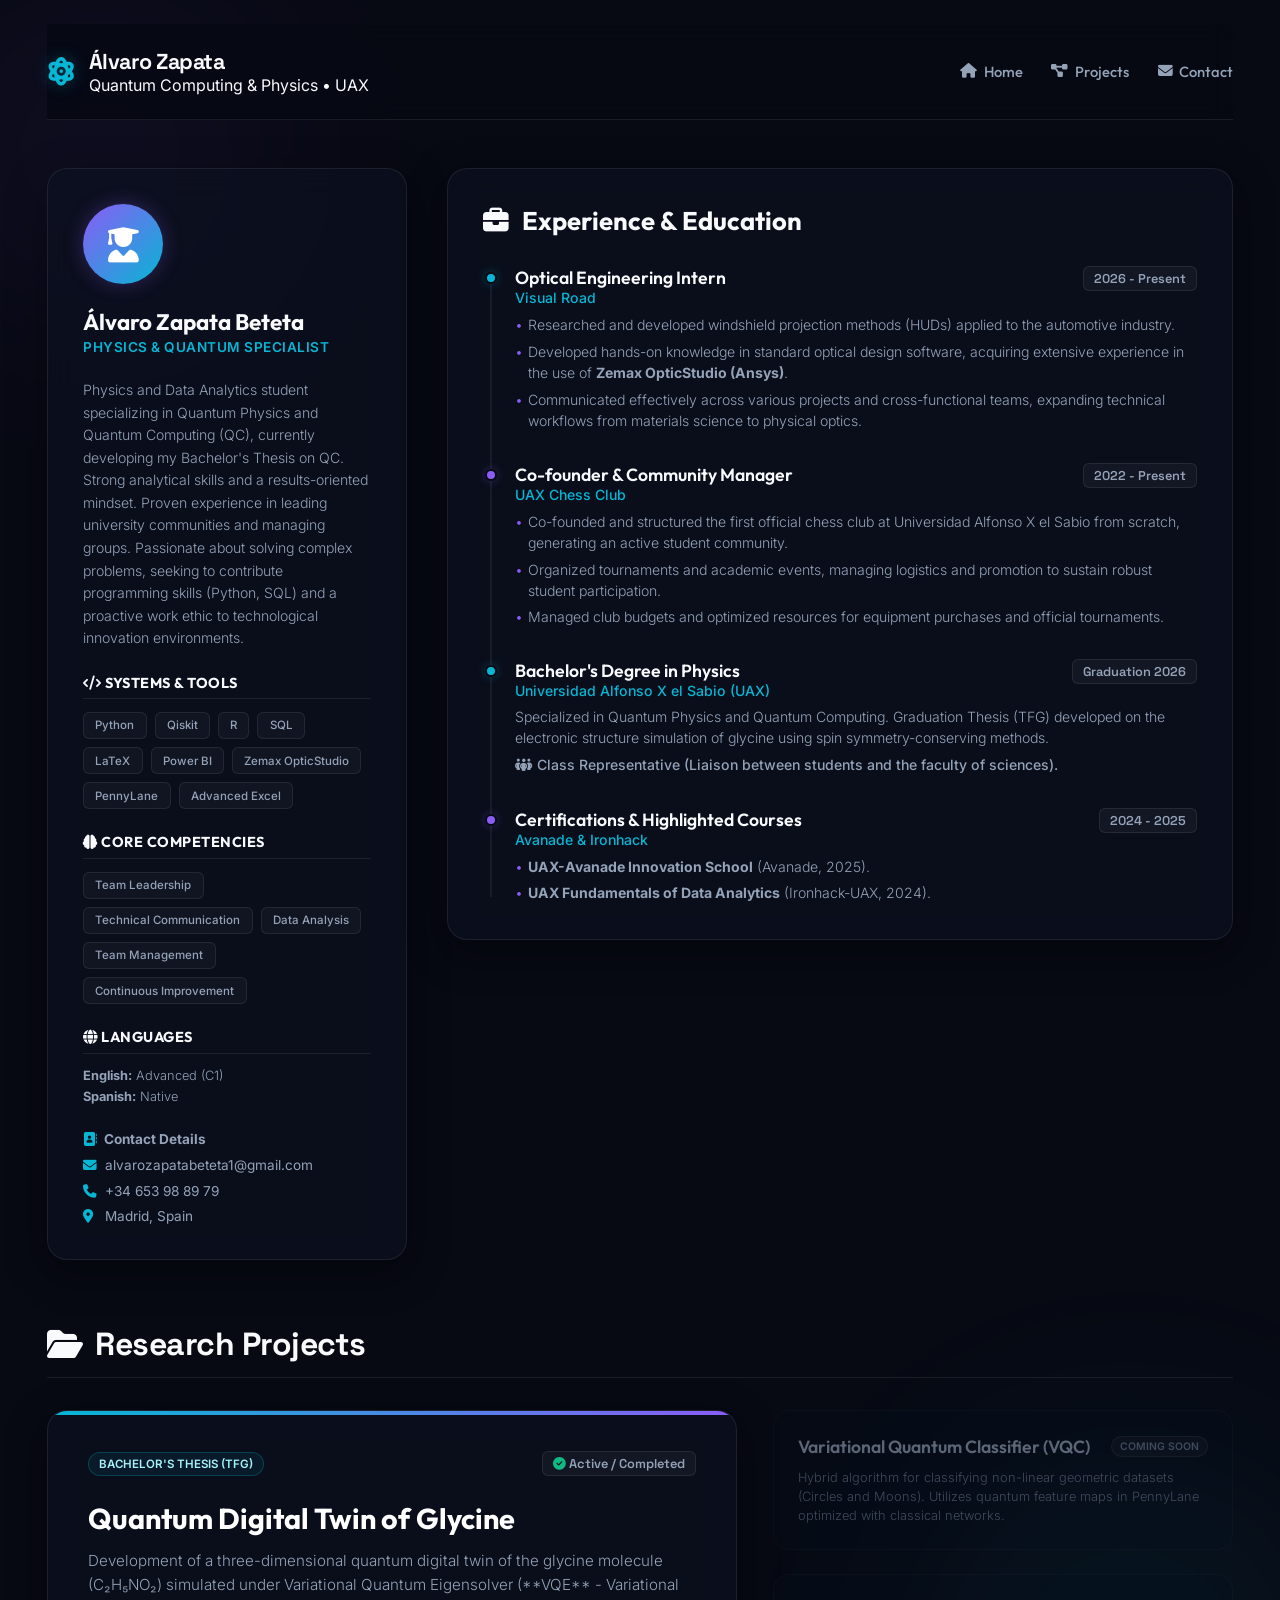
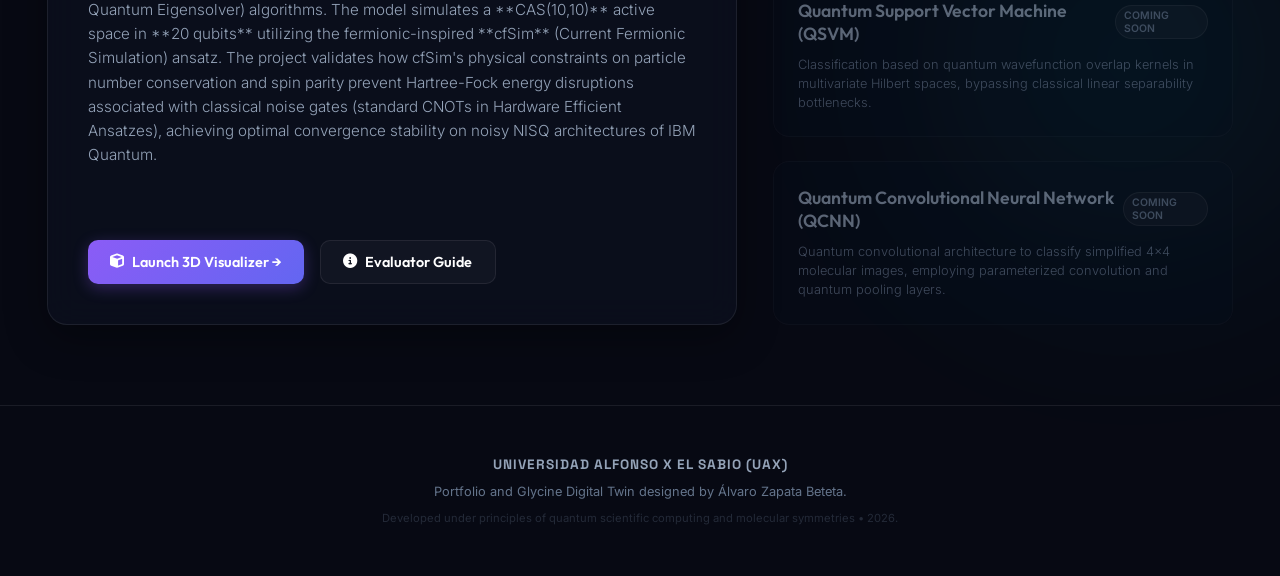
==== static/index.html @ 0e3251cd "Initial commit: Álvaro Zapata's QML TFG Portfolio & Glicina Digital Twin" ====
<!DOCTYPE html>
<html lang="en">
<head>
    <meta charset="UTF-8">
    <meta name="viewport" content="width=device-width, initial-scale=1.0">
    <title>Álvaro Zapata - Quantum Engineering & Physics Portfolio</title>
    <meta name="description" content="Professional portfolio of Álvaro Zapata Beteta, Physics graduate specializing in Quantum Computing, molecular simulations (Glycine TFG), and QML.">
    <!-- Google Fonts: Space Grotesk, Outfit and Inter -->
    <link rel="preconnect" href="https://fonts.googleapis.com">
    <link rel="preconnect" href="https://fonts.gstatic.com" crossorigin>
    <link href="https://fonts.googleapis.com/css2?family=Inter:wght@300;400;500;600;700&family=Outfit:wght@400;500;600;700;800&family=Space+Grotesk:wght@400;500;600;700&display=swap" rel="stylesheet">
    <!-- FontAwesome for Cyberpunk Icons -->
    <link rel="stylesheet" href="https://cdnjs.cloudflare.com/ajax/libs/font-awesome/6.4.0/css/all.min.css">
    
    <style>
        :root {
            --bg-dark: #070913;
            --bg-panel: rgba(13, 17, 33, 0.65);
            --border-color: rgba(255, 255, 255, 0.08);
            --border-glow: rgba(99, 102, 241, 0.25);
            
            --purple: #8b5cf6;
            --purple-glow: rgba(139, 92, 246, 0.3);
            --cyan: #06b6d4;
            --cyan-glow: rgba(6, 182, 212, 0.3);
            --green: #10b981;
            --green-glow: rgba(16, 185, 129, 0.2);
            --orange: #f59e0b;
            --orange-glow: rgba(245, 158, 11, 0.2);
            --red: #ef4444;
            
            --text-white: #f8fafc;
            --text-muted: #94a3b8;
            --text-dark: #64748b;
            
            --font-title: 'Space Grotesk', sans-serif;
            --font-heading: 'Outfit', sans-serif;
            --font-body: 'Inter', sans-serif;
            
            --transition-smooth: all 0.4s cubic-bezier(0.16, 1, 0.3, 1);
        }

        * {
            margin: 0;
            padding: 0;
            box-sizing: border-box;
        }

        html {
            scroll-behavior: smooth;
        }

        body {
            background-color: var(--bg-dark);
            color: var(--text-white);
            font-family: var(--font-body);
            overflow-x: hidden;
            min-height: 100vh;
            display: flex;
            flex-direction: column;
            position: relative;
        }

        /* Glowing background orbs */
        .orb {
            position: absolute;
            border-radius: 50%;
            filter: blur(100px);
            z-index: -1;
            opacity: 0.35;
            pointer-events: none;
            animation: floatOrb 25s infinite alternate ease-in-out;
        }

        .orb-1 {
            width: 500px;
            height: 500px;
            background: radial-gradient(circle, var(--purple-glow) 0%, transparent 70%);
            top: -100px;
            left: -150px;
        }

        .orb-2 {
            width: 600px;
            height: 600px;
            background: radial-gradient(circle, var(--cyan-glow) 0%, transparent 70%);
            bottom: 10%;
            right: -150px;
            animation-delay: -7s;
        }

        @keyframes floatOrb {
            0% { transform: translate(0, 0) scale(1); }
            100% { transform: translate(100px, 80px) scale(1.1); }
        }

        .container {
            width: 100%;
            max-width: 1250px;
            margin: 0 auto;
            padding: 1.5rem 2rem 3rem 2rem;
        }

        /* =====================================================================
           HEADER & NAVIGATION (PORTFOLIO | CONTACT)
           ===================================================================== */
        header {
            display: flex;
            justify-content: space-between;
            align-items: center;
            padding: 1.5rem 0;
            border-bottom: 1px solid var(--border-color);
            margin-bottom: 3rem;
            position: sticky;
            top: 0;
            background: rgba(7, 9, 19, 0.85);
            backdrop-filter: blur(12px);
            z-index: 100;
        }

        .logo {
            display: flex;
            align-items: center;
            gap: 0.8rem;
        }

        .logo-icon {
            font-size: 1.8rem;
            color: var(--cyan);
            filter: drop-shadow(0 0 8px var(--cyan-glow));
        }

        .logo h1 {
            font-family: var(--font-title);
            font-size: 1.35rem;
            font-weight: 700;
            letter-spacing: -0.5px;
        }

        .logo h1 span {
            display: block;
            font-size: 0.62rem;
            color: var(--text-muted);
            letter-spacing: 1px;
            text-transform: uppercase;
            font-weight: 400;
            margin-top: 2px;
        }

        .nav-links {
            display: flex;
            gap: 1.8rem;
            align-items: center;
        }

        .nav-item {
            color: var(--text-muted);
            text-decoration: none;
            font-family: var(--font-heading);
            font-weight: 500;
            font-size: 0.92rem;
            transition: var(--transition-smooth);
            display: flex;
            align-items: center;
            gap: 0.4rem;
        }

        .nav-item:hover {
            color: var(--cyan);
            text-shadow: 0 0 8px var(--cyan-glow);
        }

        /* =====================================================================
           CV GRID (LEFT: PERSONAL INFO | RIGHT: EDUCATION & EXPERIENCE)
           ===================================================================== */
        .cv-grid {
            display: grid;
            grid-template-columns: 360px 1fr;
            gap: 2.5rem;
            margin-bottom: 4rem;
            align-items: start;
        }

        @media (max-width: 900px) {
            .cv-grid {
                grid-template-columns: 1fr;
            }
        }

        .glass-panel {
            background: var(--bg-panel);
            backdrop-filter: blur(16px);
            -webkit-backdrop-filter: blur(16px);
            border: 1px solid var(--border-color);
            border-radius: 20px;
            padding: 2.2rem;
            box-shadow: 0 12px 40px 0 rgba(0, 0, 0, 0.35);
            transition: var(--transition-smooth);
        }

        .glass-panel:hover {
            border-color: var(--border-glow);
            box-shadow: 0 16px 45px 0 rgba(0, 0, 0, 0.45);
        }

        .profile-card {
            display: flex;
            flex-direction: column;
            gap: 1.5rem;
        }

        .profile-avatar {
            width: 80px;
            height: 80px;
            border-radius: 50%;
            background: linear-gradient(135deg, var(--purple) 0%, var(--cyan) 100%);
            display: flex;
            justify-content: center;
            align-items: center;
            font-size: 2.2rem;
            color: #fff;
            box-shadow: 0 0 20px var(--purple-glow);
        }

        .profile-title h3 {
            font-family: var(--font-heading);
            font-size: 1.4rem;
            font-weight: 700;
        }

        .profile-title p {
            font-size: 0.85rem;
            color: var(--cyan);
            font-weight: 600;
            text-transform: uppercase;
            letter-spacing: 0.5px;
            margin-top: 0.2rem;
        }

        .bio-text {
            font-size: 0.88rem;
            color: var(--text-muted);
            line-height: 1.6;
            font-weight: 300;
        }

        .skills-section h4 {
            font-family: var(--font-heading);
            font-size: 0.9rem;
            text-transform: uppercase;
            letter-spacing: 0.5px;
            color: var(--text-white);
            margin-bottom: 0.8rem;
            border-bottom: 1px solid var(--border-color);
            padding-bottom: 0.4rem;
        }

        .skills-tags {
            display: flex;
            flex-wrap: wrap;
            gap: 0.5rem;
        }

        .tag {
            font-size: 0.72rem;
            background: rgba(255, 255, 255, 0.03);
            border: 1px solid var(--border-color);
            color: var(--text-muted);
            padding: 0.35rem 0.7rem;
            border-radius: 6px;
            font-weight: 500;
            transition: var(--transition-smooth);
        }

        .tag:hover {
            color: var(--cyan);
            border-color: rgba(6, 182, 212, 0.3);
            background: rgba(6, 182, 212, 0.05);
        }

        .contact-info {
            font-size: 0.85rem;
            color: var(--text-muted);
            display: flex;
            flex-direction: column;
            gap: 0.6rem;
        }

        .contact-info i {
            color: var(--cyan);
            width: 18px;
        }

        /* Timeline and achievements styling */
        .timeline-section h3 {
            font-family: var(--font-heading);
            font-size: 1.6rem;
            font-weight: 700;
            margin-bottom: 1.8rem;
            display: flex;
            align-items: center;
            gap: 0.8rem;
        }

        .timeline {
            display: flex;
            flex-direction: column;
            gap: 2rem;
            position: relative;
        }

        .timeline::before {
            content: '';
            position: absolute;
            left: 7px;
            top: 6px;
            bottom: 6px;
            width: 2px;
            background: rgba(255, 255, 255, 0.06);
        }

        .timeline-item {
            position: relative;
            padding-left: 2rem;
        }

        .timeline-dot {
            position: absolute;
            left: 2px;
            top: 6px;
            width: 12px;
            height: 12px;
            border-radius: 50%;
            background-color: var(--purple);
            border: 2px solid var(--bg-dark);
            box-shadow: 0 0 8px var(--purple-glow);
        }

        .timeline-dot.active {
            background-color: var(--cyan);
            box-shadow: 0 0 10px var(--cyan-glow);
        }

        .timeline-header {
            display: flex;
            justify-content: space-between;
            align-items: start;
            margin-bottom: 0.4rem;
        }

        .timeline-title h4 {
            font-family: var(--font-heading);
            font-size: 1.1rem;
            font-weight: 600;
            color: var(--text-white);
        }

        .timeline-title p.company {
            font-size: 0.88rem;
            color: var(--cyan);
            font-weight: 500;
        }

        .timeline-date {
            font-family: var(--font-title);
            font-size: 0.8rem;
            font-weight: 600;
            color: var(--text-muted);
            background: rgba(255, 255, 255, 0.04);
            padding: 3px 10px;
            border-radius: 6px;
            border: 1px solid var(--border-color);
        }

        .timeline-desc {
            font-size: 0.88rem;
            color: var(--text-muted);
            line-height: 1.5;
            font-weight: 300;
        }

        .timeline-desc ul {
            list-style-type: none;
            margin-top: 0.5rem;
            display: flex;
            flex-direction: column;
            gap: 0.35rem;
        }

        .timeline-desc li {
            position: relative;
            padding-left: 0.8rem;
        }

        .timeline-desc li::before {
            content: '•';
            position: absolute;
            left: 0;
            color: var(--purple);
        }

        /* =====================================================================
           PROJECTS SHOWCASE SECTION (BELOW CV GRID)
           ===================================================================== */
        .section-header {
            margin-bottom: 2rem;
            border-bottom: 1px solid var(--border-color);
            padding-bottom: 0.8rem;
        }

        .section-header h2 {
            font-family: var(--font-title);
            font-size: 2rem;
            font-weight: 700;
            letter-spacing: -0.5px;
            display: flex;
            align-items: center;
            gap: 0.8rem;
        }

        .projects-grid {
            display: grid;
            grid-template-columns: 1.2fr 0.8fr;
            gap: 2.2rem;
            margin-bottom: 2rem;
        }

        @media (max-width: 990px) {
            .projects-grid {
                grid-template-columns: 1fr;
            }
        }

        .project-card {
            background: var(--bg-panel);
            backdrop-filter: blur(16px);
            border: 1px solid var(--border-color);
            border-radius: 20px;
            padding: 2.5rem;
            display: flex;
            flex-direction: column;
            justify-content: space-between;
            position: relative;
            overflow: hidden;
            box-shadow: 0 12px 40px 0 rgba(0, 0, 0, 0.35);
            transition: var(--transition-smooth);
        }

        .project-card::before {
            content: '';
            position: absolute;
            top: 0;
            left: 0;
            width: 100%;
            height: 4px;
            background: linear-gradient(90deg, var(--cyan) 0%, var(--purple) 100%);
        }

        .project-card:hover {
            border-color: var(--border-glow);
            transform: translateY(-5px);
        }

        .project-meta {
            display: flex;
            justify-content: space-between;
            align-items: center;
            margin-bottom: 1.5rem;
        }

        .project-badge {
            background: rgba(6, 182, 212, 0.08);
            border: 1px solid rgba(6, 182, 212, 0.25);
            color: #a5f3fc;
            font-size: 0.72rem;
            padding: 4px 10px;
            border-radius: 100px;
            font-weight: 600;
            text-transform: uppercase;
        }

        .project-card h3 {
            font-family: var(--font-heading);
            font-size: 1.8rem;
            font-weight: 700;
            margin-bottom: 0.8rem;
            color: #fff;
        }

        .project-desc {
            font-size: 0.95rem;
            color: var(--text-muted);
            line-height: 1.6;
            margin-bottom: 2rem;
            font-weight: 300;
        }

        .project-desc strong {
            color: var(--cyan);
        }

        .project-buttons {
            display: flex;
            flex-wrap: wrap;
            gap: 1rem;
        }

        .btn-link {
            display: inline-flex;
            align-items: center;
            gap: 0.5rem;
            padding: 0.75rem 1.4rem;
            border-radius: 10px;
            font-family: var(--font-heading);
            font-weight: 600;
            text-decoration: none;
            font-size: 0.9rem;
            cursor: pointer;
            transition: var(--transition-smooth);
        }

        .btn-link.primary {
            background: linear-gradient(135deg, var(--purple) 0%, #6366f1 100%);
            color: #fff;
            box-shadow: 0 4px 15px var(--purple-glow);
        }

        .btn-link.primary:hover {
            transform: translateY(-2px);
            filter: brightness(1.15);
            box-shadow: 0 6px 20px var(--purple-glow);
        }

        .btn-link.secondary {
            background: rgba(255, 255, 255, 0.03);
            border: 1px solid var(--border-color);
            color: #fff;
        }

        .btn-link.secondary:hover {
            background: rgba(255, 255, 255, 0.08);
            border-color: rgba(255, 255, 255, 0.2);
            transform: translateY(-2px);
        }

        /* Placeholders for future projects */
        .placeholders-column {
            display: flex;
            flex-direction: column;
            gap: 1.5rem;
        }

        .placeholder-card {
            background: rgba(13, 17, 33, 0.3);
            border: 1px solid rgba(255, 255, 255, 0.04);
            border-radius: 16px;
            padding: 1.5rem;
            display: flex;
            flex-direction: column;
            gap: 0.6rem;
            opacity: 0.6;
            transition: var(--transition-smooth);
        }

        .placeholder-card:hover {
            opacity: 0.85;
            border-color: var(--border-color);
            background: rgba(13, 17, 33, 0.45);
        }

        .placeholder-header {
            display: flex;
            justify-content: space-between;
            align-items: center;
        }

        .placeholder-badge {
            background: rgba(255, 255, 255, 0.04);
            border: 1px solid var(--border-color);
            color: var(--text-dark);
            font-size: 0.65rem;
            padding: 3px 8px;
            border-radius: 100px;
            font-weight: 600;
            text-transform: uppercase;
        }

        .placeholder-card h4 {
            font-family: var(--font-heading);
            font-size: 1.1rem;
            font-weight: 600;
            color: var(--text-muted);
        }

        .placeholder-card p {
            font-size: 0.8rem;
            color: var(--text-dark);
            line-height: 1.5;
            font-weight: 300;
        }

        /* =====================================================================
           FOOTER
           ===================================================================== */
        footer {
            text-align: center;
            padding: 3rem 0;
            border-top: 1px solid var(--border-color);
            margin-top: auto;
            font-size: 0.8rem;
            color: var(--text-dark);
            line-height: 1.6;
        }

        .uax-logo {
            font-family: var(--font-title);
            font-weight: 700;
            color: var(--text-muted);
            letter-spacing: 1px;
            font-size: 0.85rem;
            margin-bottom: 0.4rem;
        }
    </style>
</head>
<body id="home" class="dark-theme">
    <!-- Sleek Ambient Background Orbs -->
    <div class="orb orb-1"></div>
    <div class="orb orb-2"></div>

    <div class="container">
        
        <!-- HEADER & NAVIGATION -->
        <header>
            <div class="logo">
                <i class="fa-solid fa-atom logo-icon"></i>
                <div>
                    <h1>Álvaro Zapata</h1>
                    <span>Quantum Computing & Physics • UAX</span>
                </div>
            </div>
            <nav class="nav-links">
                <a href="#home" class="nav-item"><i class="fa-solid fa-house"></i> Home</a>
                <a href="#projects" class="nav-item"><i class="fa-solid fa-diagram-project"></i> Projects</a>
                <a href="#profile" class="nav-item"><i class="fa-solid fa-envelope"></i> Contact</a>
            </nav>
        </header>

        <!-- ================= CV GRID (AT THE VERY TOP) ================= -->
        <section class="cv-grid" id="profile">
            
            <!-- Left Side: Personal Info & Details -->
            <div class="glass-panel profile-card">
                <div class="profile-avatar"><i class="fa-solid fa-user-graduate"></i></div>
                <div class="profile-title">
                    <h3>Álvaro Zapata Beteta</h3>
                    <p>Physics & Quantum Specialist</p>
                </div>
                <p class="bio-text">
                    Physics and Data Analytics student specializing in Quantum Physics and Quantum Computing (QC), currently developing my Bachelor's Thesis on QC. Strong analytical skills and a results-oriented mindset. Proven experience in leading university communities and managing groups. Passionate about solving complex problems, seeking to contribute programming skills (Python, SQL) and a proactive work ethic to technological innovation environments.
                </p>
                
                <div class="skills-section">
                    <h4><i class="fa-solid fa-code"></i> Systems & Tools</h4>
                    <div class="skills-tags">
                        <span class="tag">Python</span>
                        <span class="tag">Qiskit</span>
                        <span class="tag">R</span>
                        <span class="tag">SQL</span>
                        <span class="tag">LaTeX</span>
                        <span class="tag">Power BI</span>
                        <span class="tag">Zemax OpticStudio</span>
                        <span class="tag">PennyLane</span>
                        <span class="tag">Advanced Excel</span>
                    </div>
                </div>

                <div class="skills-section">
                    <h4><i class="fa-solid fa-brain"></i> Core Competencies</h4>
                    <div class="skills-tags">
                        <span class="tag">Team Leadership</span>
                        <span class="tag">Technical Communication</span>
                        <span class="tag">Data Analysis</span>
                        <span class="tag">Team Management</span>
                        <span class="tag">Continuous Improvement</span>
                    </div>
                </div>

                <div class="skills-section">
                    <h4><i class="fa-solid fa-globe"></i> Languages</h4>
                    <p class="bio-text" style="font-size: 0.8rem;">
                        <strong>English:</strong> Advanced (C1)<br>
                        <strong>Spanish:</strong> Native
                    </p>
                </div>

                <div class="contact-info" id="profile-contact">
                    <h4><i class="fa-solid fa-address-book"></i> Contact Details</h4>
                    <p><i class="fa-solid fa-envelope"></i> alvarozapatabeteta1@gmail.com</p>
                    <p><i class="fa-solid fa-phone"></i> +34 653 98 89 79</p>
                    <p><i class="fa-solid fa-location-dot"></i> Madrid, Spain</p>
                </div>
            </div>

            <!-- Right Side: Timeline (Education, Experience & Courses) -->
            <div class="glass-panel timeline-section">
                <h3><i class="fa-solid fa-briefcase"></i> Experience & Education</h3>
                <div class="timeline">
                    
                    <!-- OPTICAL ENGINEERING INTERN -->
                    <div class="timeline-item">
                        <div class="timeline-dot active"></div>
                        <div class="timeline-header">
                            <div class="timeline-title">
                                <h4>Optical Engineering Intern</h4>
                                <p class="company">Visual Road</p>
                            </div>
                            <span class="timeline-date">2026 - Present</span>
                        </div>
                        <div class="timeline-desc">
                            <ul>
                                <li>Researched and developed windshield projection methods (HUDs) applied to the automotive industry.</li>
                                <li>Developed hands-on knowledge in standard optical design software, acquiring extensive experience in the use of <strong>Zemax OpticStudio (Ansys)</strong>.</li>
                                <li>Communicated effectively across various projects and cross-functional teams, expanding technical workflows from materials science to physical optics.</li>
                            </ul>
                        </div>
                    </div>

                    <!-- UAX CHESS CLUB CO-FOUNDER -->
                    <div class="timeline-item">
                        <div class="timeline-dot"></div>
                        <div class="timeline-header">
                            <div class="timeline-title">
                                <h4>Co-founder & Community Manager</h4>
                                <p class="company">UAX Chess Club</p>
                            </div>
                            <span class="timeline-date">2022 - Present</span>
                        </div>
                        <div class="timeline-desc">
                            <ul>
                                <li>Co-founded and structured the first official chess club at Universidad Alfonso X el Sabio from scratch, generating an active student community.</li>
                                <li>Organized tournaments and academic events, managing logistics and promotion to sustain robust student participation.</li>
                                <li>Managed club budgets and optimized resources for equipment purchases and official tournaments.</li>
                            </ul>
                        </div>
                    </div>

                    <!-- BACHELOR IN PHYSICS -->
                    <div class="timeline-item">
                        <div class="timeline-dot active"></div>
                        <div class="timeline-header">
                            <div class="timeline-title">
                                <h4>Bachelor's Degree in Physics</h4>
                                <p class="company">Universidad Alfonso X el Sabio (UAX)</p>
                            </div>
                            <span class="timeline-date">Graduation 2026</span>
                        </div>
                        <div class="timeline-desc">
                            <p>Specialized in Quantum Physics and Quantum Computing. Graduation Thesis (TFG) developed on the electronic structure simulation of glycine using spin symmetry-conserving methods.</p>
                            <p style="margin-top: 0.4rem; font-weight: 500;"><i class="fa-solid fa-people-group"></i> Class Representative (Liaison between students and the faculty of sciences).</p>
                        </div>
                    </div>

                    <!-- CERTIFICATIONS -->
                    <div class="timeline-item">
                        <div class="timeline-dot"></div>
                        <div class="timeline-header">
                            <div class="timeline-title">
                                <h4>Certifications & Highlighted Courses</h4>
                                <p class="company">Avanade & Ironhack</p>
                            </div>
                            <span class="timeline-date">2024 - 2025</span>
                        </div>
                        <div class="timeline-desc">
                            <ul>
                                <li><strong>UAX-Avanade Innovation School</strong> (Avanade, 2025).</li>
                                <li><strong>UAX Fundamentals of Data Analytics</strong> (Ironhack-UAX, 2024).</li>
                            </ul>
                        </div>
                    </div>

                </div>
            </div>

        </section>

        <!-- ================= PROJECTS SHOWCASE SECTION (BELOW CV GRID) ================= -->
        <section class="section-header" id="projects">
            <h2><i class="fa-solid fa-folder-open"></i> Research Projects</h2>
        </section>

        <div class="projects-grid">
            
            <!-- ACTIVE TFG GLYCINE PROJECT CARD -->
            <section class="project-card">
                <div>
                    <div class="project-meta">
                        <span class="project-badge">Bachelor's Thesis (TFG)</span>
                        <span class="timeline-date"><i class="fa-solid fa-circle-check" style="color: var(--green);"></i> Active / Completed</span>
                    </div>
                    <h3>Quantum Digital Twin of Glycine</h3>
                    <p class="project-desc">
                        Development of a three-dimensional quantum digital twin of the glycine molecule (C₂H₅NO₂) simulated under Variational Quantum Eigensolver (**VQE** - Variational Quantum Eigensolver) algorithms. The model simulates a **CAS(10,10)** active space in **20 qubits** utilizing the fermionic-inspired **cfSim** (Current Fermionic Simulation) ansatz.
                        The project validates how cfSim's physical constraints on particle number conservation and spin parity prevent Hartree-Fock energy disruptions associated with classical noise gates (standard CNOTs in Hardware Efficient Ansatzes), achieving optimal convergence stability on noisy NISQ architectures of IBM Quantum.
                    </p>
                </div>
                
                <div class="project-buttons">
                    <a href="glicina_interactiva.html" target="_blank" class="btn-link primary">
                        <i class="fa-solid fa-cube"></i> Launch 3D Visualizer →
                    </a>
                    <a href="Para_Profesor/README_PROFESOR.md" target="_blank" class="btn-link secondary">
                        <i class="fa-solid fa-circle-info"></i> Evaluator Guide
                    </a>
                </div>
            </section>

            <!-- SLOTS / PLACEHOLDERS FOR FUTURE PROJECTS -->
            <div class="placeholders-column">
                
                <!-- PLACEHOLDER VQC -->
                <div class="placeholder-card">
                    <div class="placeholder-header">
                        <h4>Variational Quantum Classifier (VQC)</h4>
                        <span class="placeholder-badge">Coming Soon</span>
                    </div>
                    <p>
                        Hybrid algorithm for classifying non-linear geometric datasets (Circles and Moons). Utilizes quantum feature maps in PennyLane optimized with classical networks.
                    </p>
                </div>

                <!-- PLACEHOLDER QSVM -->
                <div class="placeholder-card">
                    <div class="placeholder-header">
                        <h4>Quantum Support Vector Machine (QSVM)</h4>
                        <span class="placeholder-badge">Coming Soon</span>
                    </div>
                    <p>
                        Classification based on quantum wavefunction overlap kernels in multivariate Hilbert spaces, bypassing classical linear separability bottlenecks.
                    </p>
                </div>

                <!-- PLACEHOLDER QCNN -->
                <div class="placeholder-card">
                    <div class="placeholder-header">
                        <h4>Quantum Convolutional Neural Network (QCNN)</h4>
                        <span class="placeholder-badge">Coming Soon</span>
                    </div>
                    <p>
                        Quantum convolutional architecture to classify simplified 4x4 molecular images, employing parameterized convolution and quantum pooling layers.
                    </p>
                </div>

            </div>

        </div>

    </div>

    <!-- FOOTER -->
    <footer>
        <div class="uax-logo">UNIVERSIDAD ALFONSO X EL SABIO (UAX)</div>
        <p>Portfolio and Glycine Digital Twin designed by Álvaro Zapata Beteta.</p>
        <p style="font-size: 0.7rem; margin-top: 8px; opacity: 0.3;">
            Developed under principles of quantum scientific computing and molecular symmetries • 2026.
        </p>
    </footer>
</body>
</html>
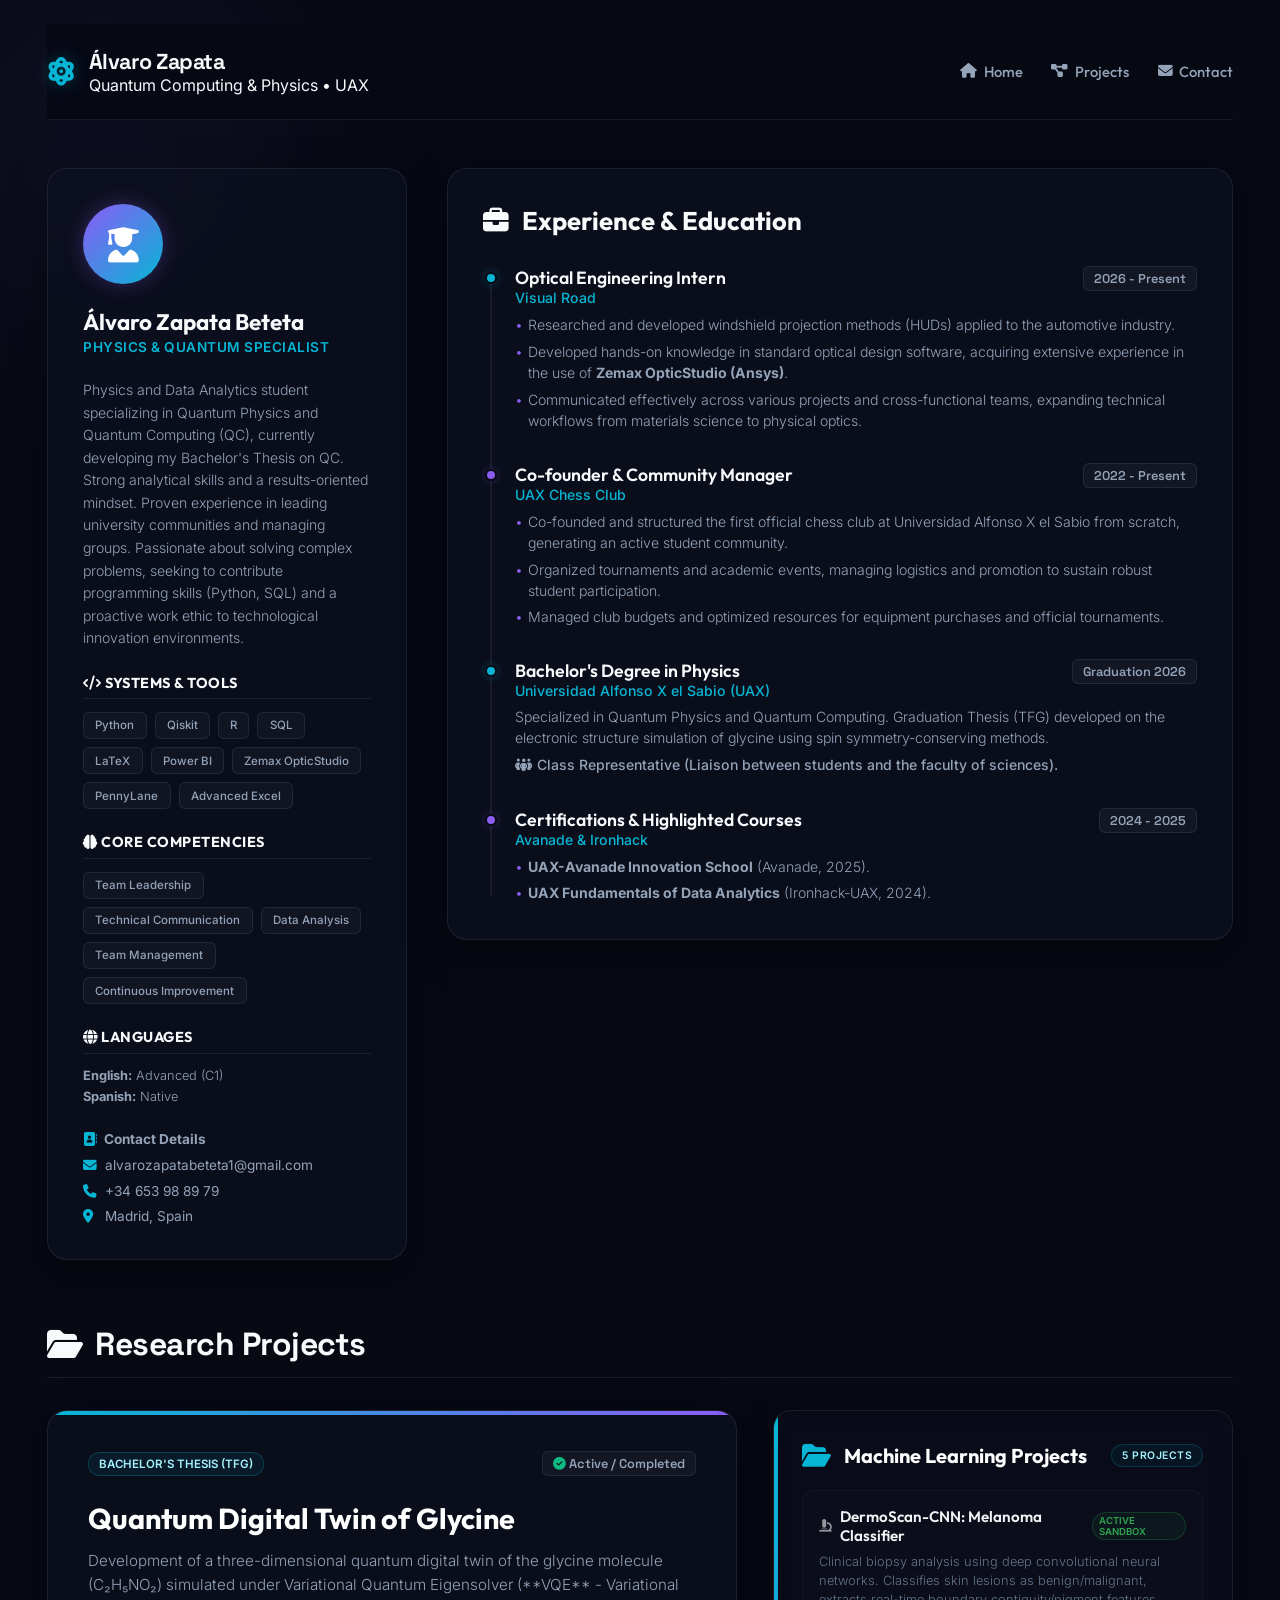
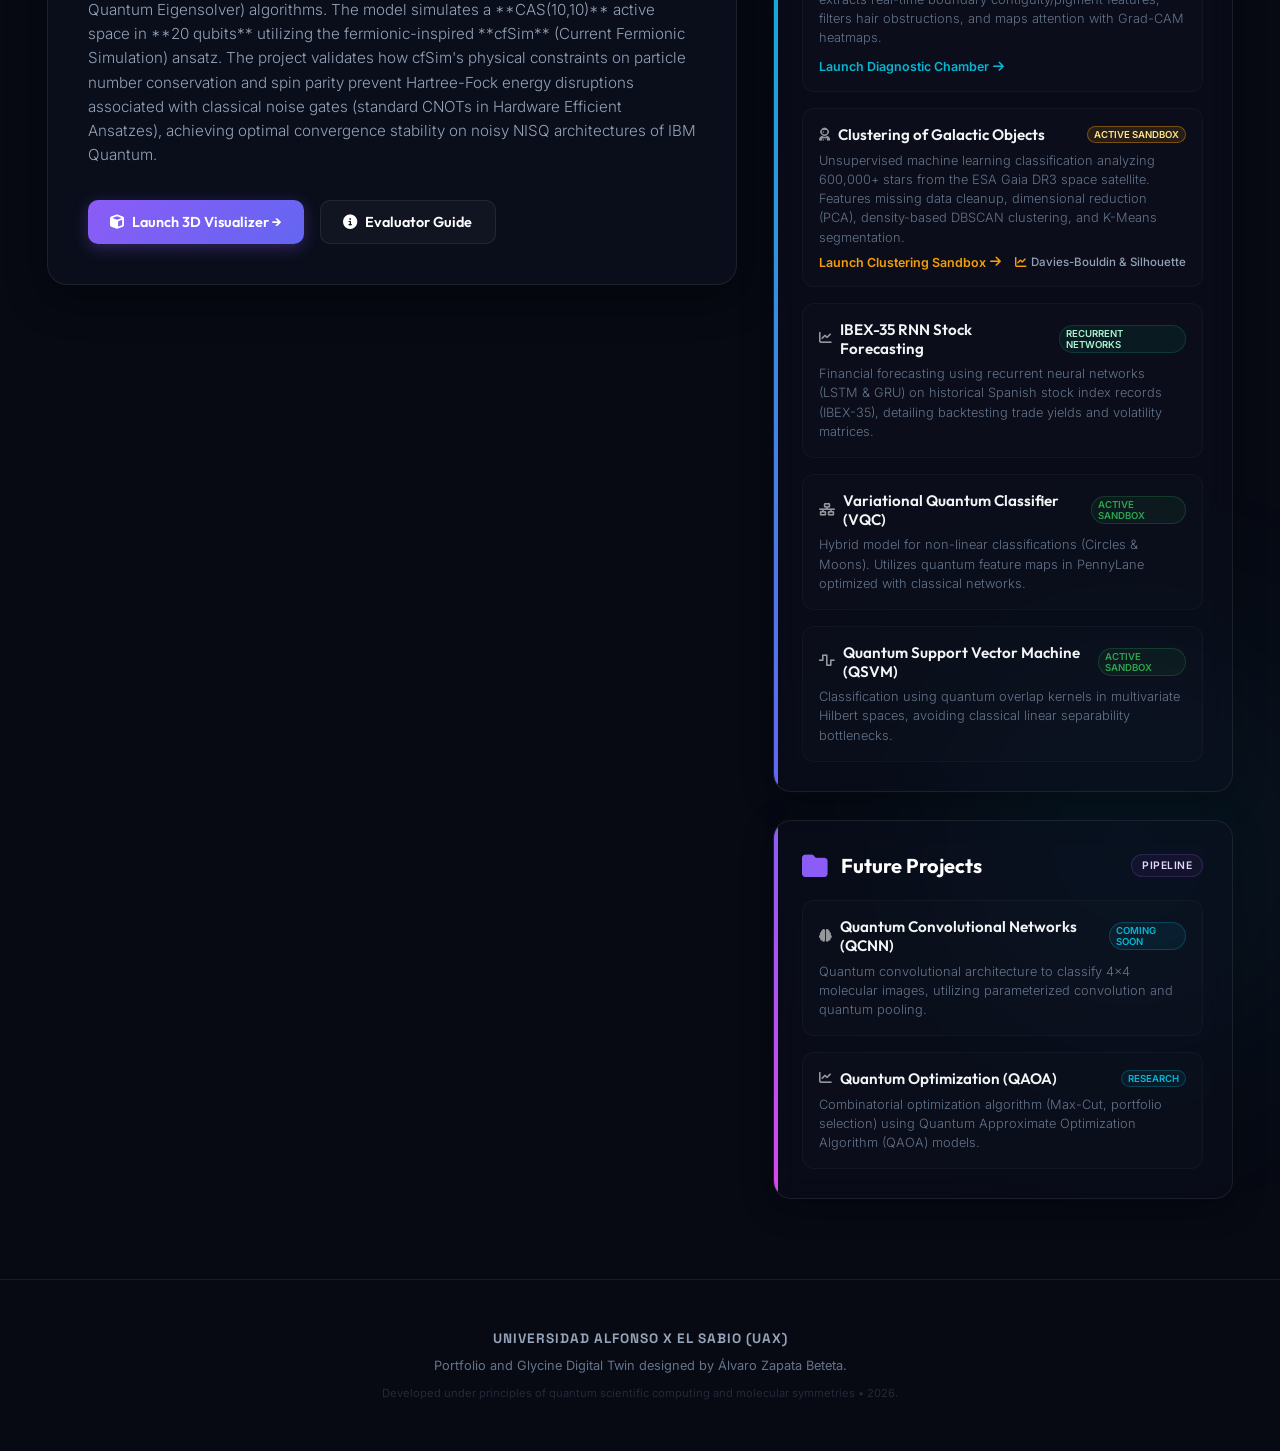
==== commit c0a5d3b1: "feat: Integración de DermoScan-CNN e interactivo de Agrupamiento Galáctico con datos de Gaia DR3" ====
--- a/static/index.html
+++ b/static/index.html
@@ -432,6 +432,7 @@
         }
 
         .project-card {
+            align-self: start;
             background: var(--bg-panel);
             backdrop-filter: blur(16px);
             border: 1px solid var(--border-color);
@@ -543,60 +544,216 @@
             transform: translateY(-2px);
         }
 
-        /* Placeholders for future projects */
-        .placeholders-column {
+        /* Carpetas de Proyectos */
+        .folders-column {
             display: flex;
             flex-direction: column;
-            gap: 1.5rem;
-        }
-
-        .placeholder-card {
-            background: rgba(13, 17, 33, 0.3);
-            border: 1px solid rgba(255, 255, 255, 0.04);
-            border-radius: 16px;
-            padding: 1.5rem;
+            gap: 1.8rem;
+        }
+
+        .folder-card {
+            background: rgba(13, 17, 33, 0.4);
+            backdrop-filter: blur(12px);
+            border: 1px solid var(--border-color);
+            border-radius: 18px;
+            padding: 1.8rem;
             display: flex;
             flex-direction: column;
-            gap: 0.6rem;
-            opacity: 0.6;
+            gap: 1.2rem;
+            position: relative;
+            box-shadow: 0 8px 32px 0 rgba(0, 0, 0, 0.25);
             transition: var(--transition-smooth);
-        }
-
-        .placeholder-card:hover {
-            opacity: 0.85;
-            border-color: var(--border-color);
-            background: rgba(13, 17, 33, 0.45);
-        }
-
-        .placeholder-header {
-            display: flex;
+            overflow: hidden;
+        }
+
+        .folder-card::before {
+            content: '';
+            position: absolute;
+            top: 0;
+            left: 0;
+            width: 4px;
+            height: 100%;
+            background: var(--border-color);
+            transition: var(--transition-smooth);
+        }
+
+        .folder-card.ml-folder::before {
+            background: linear-gradient(180deg, var(--cyan) 0%, #6366f1 100%);
+        }
+
+        .folder-card.future-folder::before {
+            background: linear-gradient(180deg, var(--purple) 0%, #d946ef 100%);
+        }
+
+        .folder-card:hover {
+            border-color: var(--border-glow);
+            transform: translateY(-4px);
+            box-shadow: 0 12px 40px 0 rgba(0, 0, 0, 0.4);
+            background: rgba(13, 17, 33, 0.55);
+        }
+
+        .folder-card:hover .folder-icon i {
+            transform: scale(1.1) rotate(5deg);
+            filter: drop-shadow(0 0 8px currentColor);
+        }
+
+        .folder-header {
+            display: flex;
+            align-items: center;
             justify-content: space-between;
-            align-items: center;
-        }
-
-        .placeholder-badge {
+            gap: 1rem;
+        }
+
+        .folder-title-area {
+            display: flex;
+            align-items: center;
+            gap: 0.8rem;
+        }
+
+        .folder-icon {
+            font-size: 1.6rem;
+            transition: var(--transition-smooth);
+        }
+
+        .folder-icon i {
+            transition: var(--transition-smooth);
+        }
+
+        .folder-card.ml-folder .folder-icon {
+            color: var(--cyan);
+        }
+
+        .folder-card.future-folder .folder-icon {
+            color: var(--purple);
+        }
+
+        .folder-title-area h4 {
+            font-family: var(--font-heading);
+            font-size: 1.25rem;
+            font-weight: 700;
+            color: #fff;
+            margin: 0;
+        }
+
+        .folder-badge {
             background: rgba(255, 255, 255, 0.04);
             border: 1px solid var(--border-color);
-            color: var(--text-dark);
+            color: var(--text-muted);
             font-size: 0.65rem;
-            padding: 3px 8px;
+            padding: 4px 10px;
             border-radius: 100px;
             font-weight: 600;
             text-transform: uppercase;
-        }
-
-        .placeholder-card h4 {
+            letter-spacing: 0.5px;
+        }
+
+        .folder-card.ml-folder .folder-badge {
+            background: rgba(6, 182, 212, 0.06);
+            border-color: rgba(6, 182, 212, 0.2);
+            color: #a5f3fc;
+        }
+
+        .folder-card.future-folder .folder-badge {
+            background: rgba(168, 85, 247, 0.06);
+            border-color: rgba(168, 85, 247, 0.2);
+            color: #e9d5ff;
+         }
+ 
+         .folder-card.ds-folder::before {
+             background: linear-gradient(180deg, var(--orange) 0%, #ea580c 100%);
+         }
+ 
+         .folder-card.ds-folder .folder-icon {
+             color: var(--orange);
+         }
+ 
+         .folder-card.ds-folder .folder-badge {
+             background: rgba(245, 158, 11, 0.06);
+             border-color: rgba(245, 158, 11, 0.2);
+             color: #fde68a;
+         }
+
+        .folder-contents {
+            display: flex;
+            flex-direction: column;
+            gap: 1rem;
+        }
+
+        .subproject-item {
+            background: rgba(255, 255, 255, 0.01);
+            border: 1px solid rgba(255, 255, 255, 0.03);
+            border-radius: 12px;
+            padding: 1rem;
+            transition: var(--transition-smooth);
+        }
+
+        .subproject-item:hover {
+            background: rgba(255, 255, 255, 0.03);
+            border-color: rgba(255, 255, 255, 0.08);
+            transform: translateX(4px);
+        }
+
+        .subproject-header {
+            display: flex;
+            justify-content: space-between;
+            align-items: center;
+            margin-bottom: 0.4rem;
+        }
+
+        .subproject-header h5 {
             font-family: var(--font-heading);
-            font-size: 1.1rem;
+            font-size: 0.95rem;
             font-weight: 600;
+            color: #f3f4f6;
+            margin: 0;
+            display: flex;
+            align-items: center;
+            gap: 0.5rem;
+        }
+
+        .subproject-header h5 i {
+            font-size: 0.8rem;
+            opacity: 0.6;
+        }
+
+        .subproject-badge {
+            font-size: 0.6rem;
+            padding: 2px 6px;
+            border-radius: 100px;
+            font-weight: 600;
+            text-transform: uppercase;
+            background: rgba(255, 255, 255, 0.05);
+            border: 1px solid rgba(255, 255, 255, 0.1);
             color: var(--text-muted);
         }
 
-        .placeholder-card p {
+        .ml-folder .subproject-badge {
+            color: #2ea44f;
+            background: rgba(46, 164, 79, 0.08);
+            border-color: rgba(46, 164, 79, 0.25);
+        }
+
+        .future-folder .subproject-badge {
+            color: var(--cyan);
+            background: rgba(6, 182, 212, 0.08);
+            border-color: rgba(6, 182, 212, 0.25);
+        }
+
+        .subproject-item p {
             font-size: 0.8rem;
             color: var(--text-dark);
             line-height: 1.5;
+            margin: 0;
             font-weight: 300;
+        }
+
+        .subproject-link {
+            transition: var(--transition-smooth);
+        }
+
+        .subproject-link:hover {
+            color: #fff !important;
+            text-shadow: 0 0 8px var(--cyan);
         }
 
         /* =====================================================================
@@ -814,40 +971,125 @@
                 </div>
             </section>
 
-            <!-- SLOTS / PLACEHOLDERS FOR FUTURE PROJECTS -->
-            <div class="placeholders-column">
+            <!-- PROJECT FOLDERS COLUMN -->
+            <div class="folders-column">
                 
-                <!-- PLACEHOLDER VQC -->
-                <div class="placeholder-card">
-                    <div class="placeholder-header">
-                        <h4>Variational Quantum Classifier (VQC)</h4>
-                        <span class="placeholder-badge">Coming Soon</span>
+                <!-- FOLDER 1: MACHINE LEARNING PROJECTS -->
+                <div class="folder-card ml-folder">
+                    <div class="folder-header">
+                        <div class="folder-title-area">
+                            <span class="folder-icon"><i class="fa-solid fa-folder-open"></i></span>
+                            <h4>Machine Learning Projects</h4>
+                        </div>
+                        <span class="folder-badge">5 Projects</span>
                     </div>
-                    <p>
-                        Hybrid algorithm for classifying non-linear geometric datasets (Circles and Moons). Utilizes quantum feature maps in PennyLane optimized with classical networks.
-                    </p>
+                    <div class="folder-contents">
+                        
+                        <!-- SUBPROJECT: DERMOSCAN-CNN -->
+                        <div class="subproject-item">
+                            <div class="subproject-header">
+                                <h5><i class="fa-solid fa-microscope"></i> DermoScan-CNN: Melanoma Classifier</h5>
+                                <span class="subproject-badge">Active Sandbox</span>
+                            </div>
+                            <p style="margin-bottom: 0.5rem;">
+                                Clinical biopsy analysis using deep convolutional neural networks. Classifies skin lesions as benign/malignant, extracts real-time boundary contiguity/pigment features, filters hair obstructions, and maps attention with Grad-CAM heatmaps.
+                            </p>
+                            <a href="melanoma_interactivo.html" target="_blank" class="subproject-link" style="color: var(--cyan); text-decoration: none; font-size: 0.78rem; font-weight: 600; display: inline-flex; align-items: center; gap: 4px;">
+                                Launch Diagnostic Chamber <i class="fa-solid fa-arrow-right"></i>
+                            </a>
+                        </div>
+
+                        <!-- SUBPROJECT: GALACTIC OBJECTS CLUSTERING -->
+                        <div class="subproject-item">
+                            <div class="subproject-header">
+                                <h5><i class="fa-solid fa-user-astronaut"></i> Clustering of Galactic Objects</h5>
+                                <span class="subproject-badge" style="background: rgba(245, 158, 11, 0.12); border-color: rgba(245, 158, 11, 0.4); color: #fde68a;">Active Sandbox</span>
+                            </div>
+                            <p style="margin-bottom: 0.5rem;">
+                                Unsupervised machine learning classification analyzing 600,000+ stars from the ESA Gaia DR3 space satellite. Features missing data cleanup, dimensional reduction (PCA), density-based DBSCAN clustering, and K-Means segmentation.
+                            </p>
+                            <div style="display: flex; justify-content: space-between; align-items: center; flex-wrap: wrap; gap: 8px;">
+                                <a href="galaxias_interactivo.html" target="_blank" class="subproject-link" style="color: var(--orange); text-decoration: none; font-size: 0.78rem; font-weight: 600; display: inline-flex; align-items: center; gap: 4px;">
+                                    Launch Clustering Sandbox <i class="fa-solid fa-arrow-right"></i>
+                                </a>
+                                <span style="font-size: 0.72rem; color: var(--text-muted); font-weight: 500; display: inline-flex; align-items: center; gap: 4px;">
+                                    <i class="fa-solid fa-chart-line" style="color: var(--orange);"></i> Davies-Bouldin & Silhouette
+                                </span>
+                            </div>
+                        </div>
+
+                        <!-- SUBPROJECT: IBEX-35 STOCK FORECASTING -->
+                        <div class="subproject-item">
+                            <div class="subproject-header">
+                                <h5><i class="fa-solid fa-chart-line"></i> IBEX-35 RNN Stock Forecasting</h5>
+                                <span class="subproject-badge" style="background: rgba(16, 185, 129, 0.08); border-color: rgba(16, 185, 129, 0.2); color: #a7f3d0;">Recurrent Networks</span>
+                            </div>
+                            <p>
+                                Financial forecasting using recurrent neural networks (LSTM & GRU) on historical Spanish stock index records (IBEX-35), detailing backtesting trade yields and volatility matrices.
+                            </p>
+                        </div>
+
+                        <!-- SUBPROJECT: VQC -->
+                        <div class="subproject-item">
+                            <div class="subproject-header">
+                                <h5><i class="fa-solid fa-network-wired"></i> Variational Quantum Classifier (VQC)</h5>
+                                <span class="subproject-badge">Active Sandbox</span>
+                            </div>
+                            <p>
+                                Hybrid model for non-linear classifications (Circles & Moons). Utilizes quantum feature maps in PennyLane optimized with classical networks.
+                            </p>
+                        </div>
+
+                        <!-- SUBPROJECT: QSVM -->
+                        <div class="subproject-item">
+                            <div class="subproject-header">
+                                <h5><i class="fa-solid fa-wave-square"></i> Quantum Support Vector Machine (QSVM)</h5>
+                                <span class="subproject-badge">Active Sandbox</span>
+                            </div>
+                            <p>
+                                Classification using quantum overlap kernels in multivariate Hilbert spaces, avoiding classical linear separability bottlenecks.
+                            </p>
+                        </div>
+
+                    </div>
                 </div>
 
-                <!-- PLACEHOLDER QSVM -->
-                <div class="placeholder-card">
-                    <div class="placeholder-header">
-                        <h4>Quantum Support Vector Machine (QSVM)</h4>
-                        <span class="placeholder-badge">Coming Soon</span>
+
+
+                <!-- FOLDER 2: FUTURE PROJECTS -->
+                <div class="folder-card future-folder">
+                    <div class="folder-header">
+                        <div class="folder-title-area">
+                            <span class="folder-icon"><i class="fa-solid fa-folder"></i></span>
+                            <h4>Future Projects</h4>
+                        </div>
+                        <span class="folder-badge">Pipeline</span>
                     </div>
-                    <p>
-                        Classification based on quantum wavefunction overlap kernels in multivariate Hilbert spaces, bypassing classical linear separability bottlenecks.
-                    </p>
-                </div>
-
-                <!-- PLACEHOLDER QCNN -->
-                <div class="placeholder-card">
-                    <div class="placeholder-header">
-                        <h4>Quantum Convolutional Neural Network (QCNN)</h4>
-                        <span class="placeholder-badge">Coming Soon</span>
+                    <div class="folder-contents">
+                        
+                        <!-- SUBPROJECT: QCNN -->
+                        <div class="subproject-item">
+                            <div class="subproject-header">
+                                <h5><i class="fa-solid fa-brain"></i> Quantum Convolutional Networks (QCNN)</h5>
+                                <span class="subproject-badge">Coming Soon</span>
+                            </div>
+                            <p>
+                                Quantum convolutional architecture to classify 4x4 molecular images, utilizing parameterized convolution and quantum pooling.
+                            </p>
+                        </div>
+
+                        <!-- SUBPROJECT: QUANTUM OPTIMIZATION -->
+                        <div class="subproject-item">
+                            <div class="subproject-header">
+                                <h5><i class="fa-solid fa-chart-line"></i> Quantum Optimization (QAOA)</h5>
+                                <span class="subproject-badge">Research</span>
+                            </div>
+                            <p>
+                                Combinatorial optimization algorithm (Max-Cut, portfolio selection) using Quantum Approximate Optimization Algorithm (QAOA) models.
+                            </p>
+                        </div>
+
                     </div>
-                    <p>
-                        Quantum convolutional architecture to classify simplified 4x4 molecular images, employing parameterized convolution and quantum pooling layers.
-                    </p>
                 </div>
 
             </div>
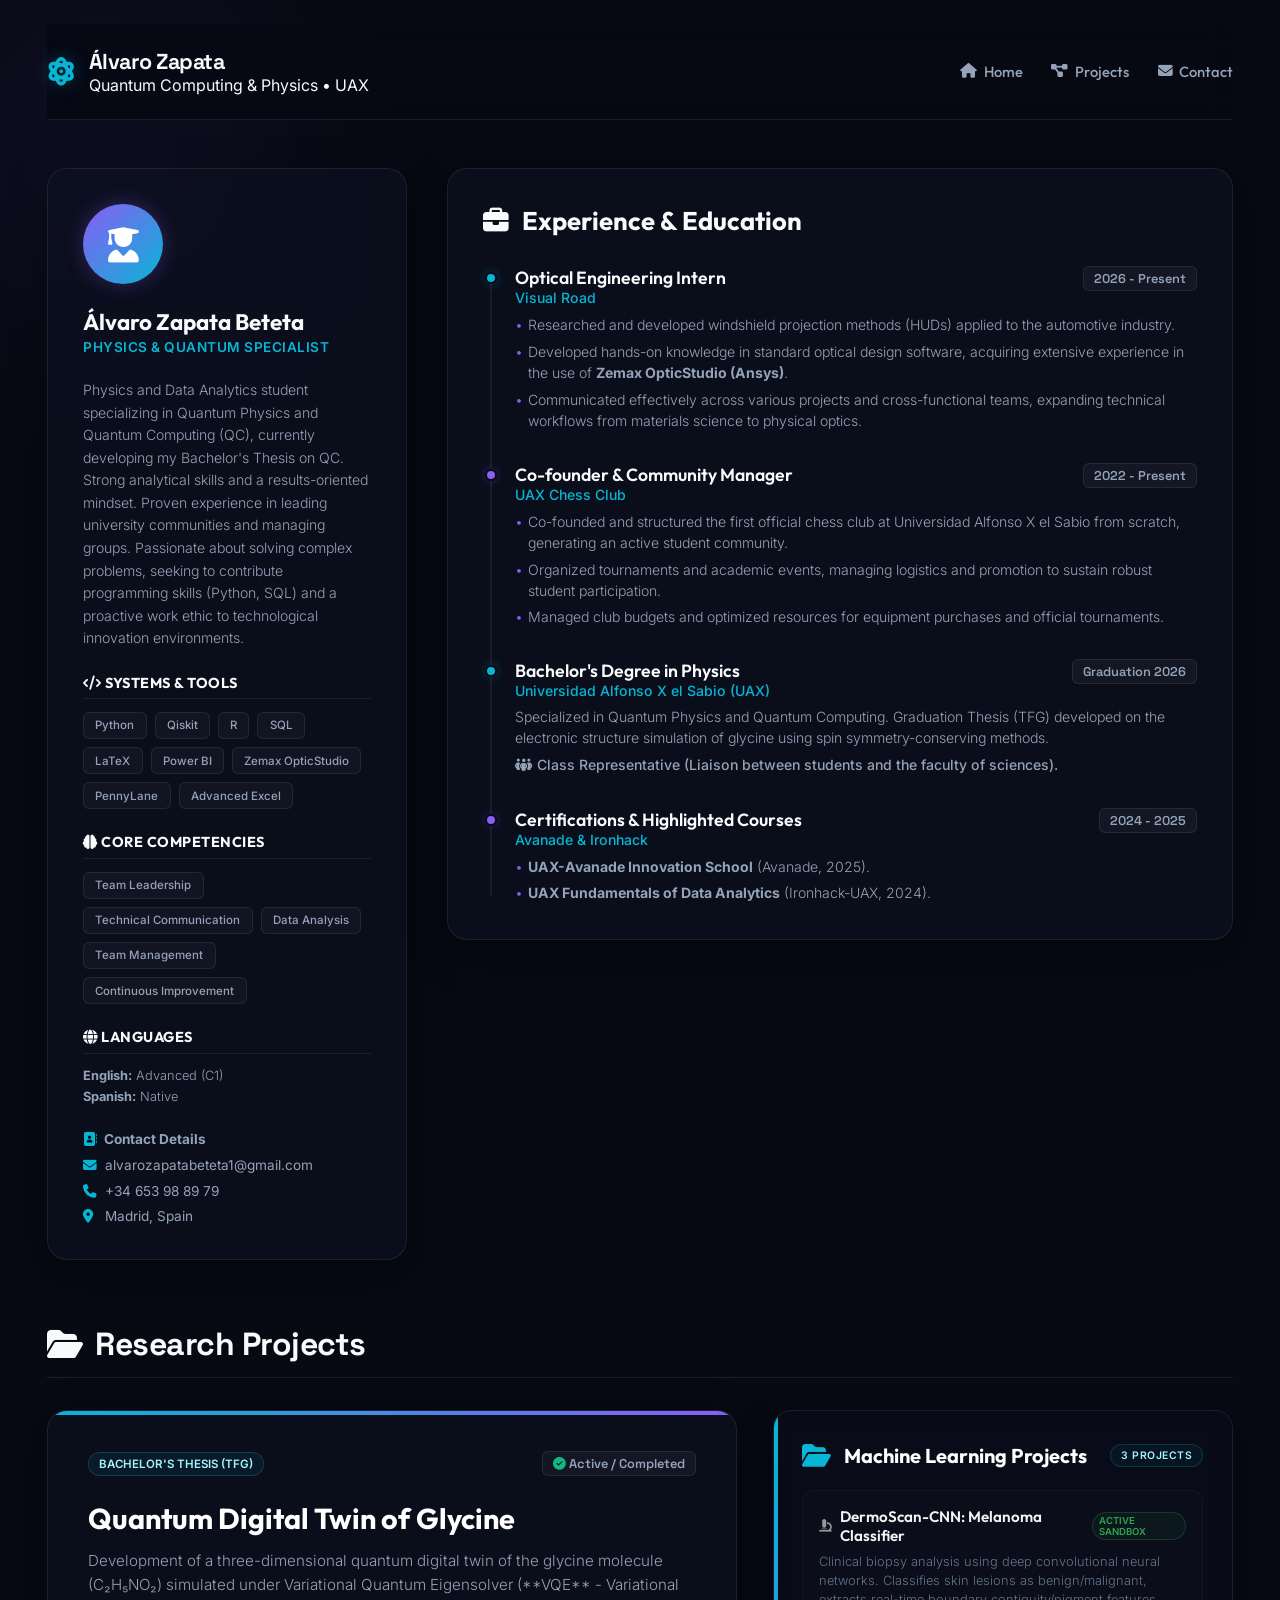
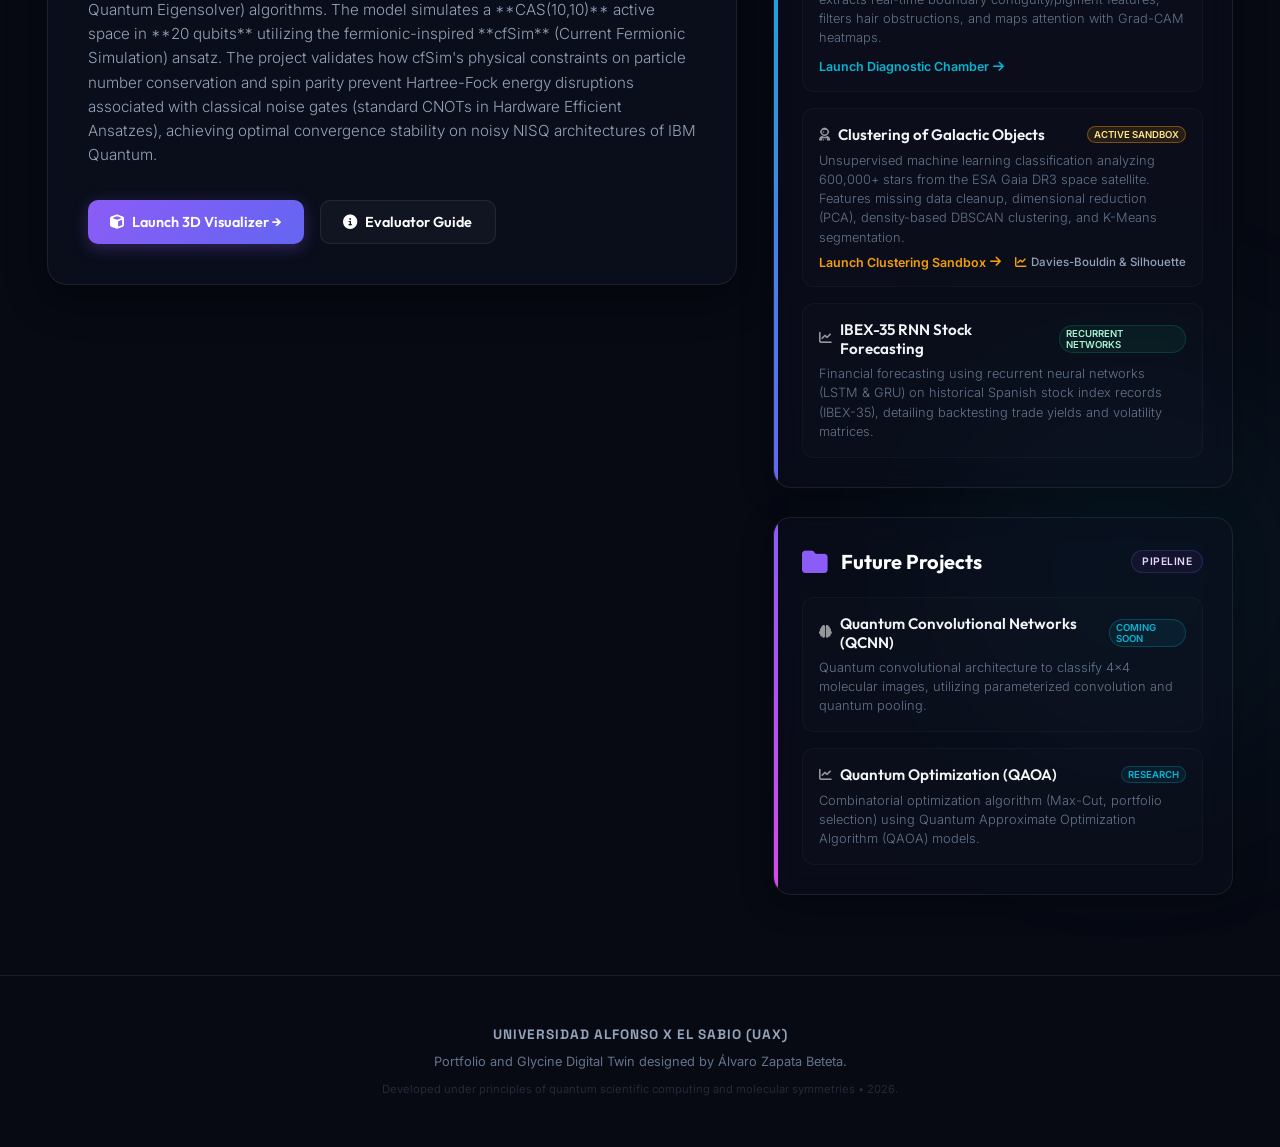
==== commit 4f1379d0: "style: Remoción de VQC y QSVM del listado de proyectos del portfolio" ====
--- a/static/index.html
+++ b/static/index.html
@@ -981,7 +981,7 @@
                             <span class="folder-icon"><i class="fa-solid fa-folder-open"></i></span>
                             <h4>Machine Learning Projects</h4>
                         </div>
-                        <span class="folder-badge">5 Projects</span>
+                        <span class="folder-badge">3 Projects</span>
                     </div>
                     <div class="folder-contents">
                         
@@ -1029,28 +1029,6 @@
                             </p>
                         </div>
 
-                        <!-- SUBPROJECT: VQC -->
-                        <div class="subproject-item">
-                            <div class="subproject-header">
-                                <h5><i class="fa-solid fa-network-wired"></i> Variational Quantum Classifier (VQC)</h5>
-                                <span class="subproject-badge">Active Sandbox</span>
-                            </div>
-                            <p>
-                                Hybrid model for non-linear classifications (Circles & Moons). Utilizes quantum feature maps in PennyLane optimized with classical networks.
-                            </p>
-                        </div>
-
-                        <!-- SUBPROJECT: QSVM -->
-                        <div class="subproject-item">
-                            <div class="subproject-header">
-                                <h5><i class="fa-solid fa-wave-square"></i> Quantum Support Vector Machine (QSVM)</h5>
-                                <span class="subproject-badge">Active Sandbox</span>
-                            </div>
-                            <p>
-                                Classification using quantum overlap kernels in multivariate Hilbert spaces, avoiding classical linear separability bottlenecks.
-                            </p>
-                        </div>
-
                     </div>
                 </div>
 
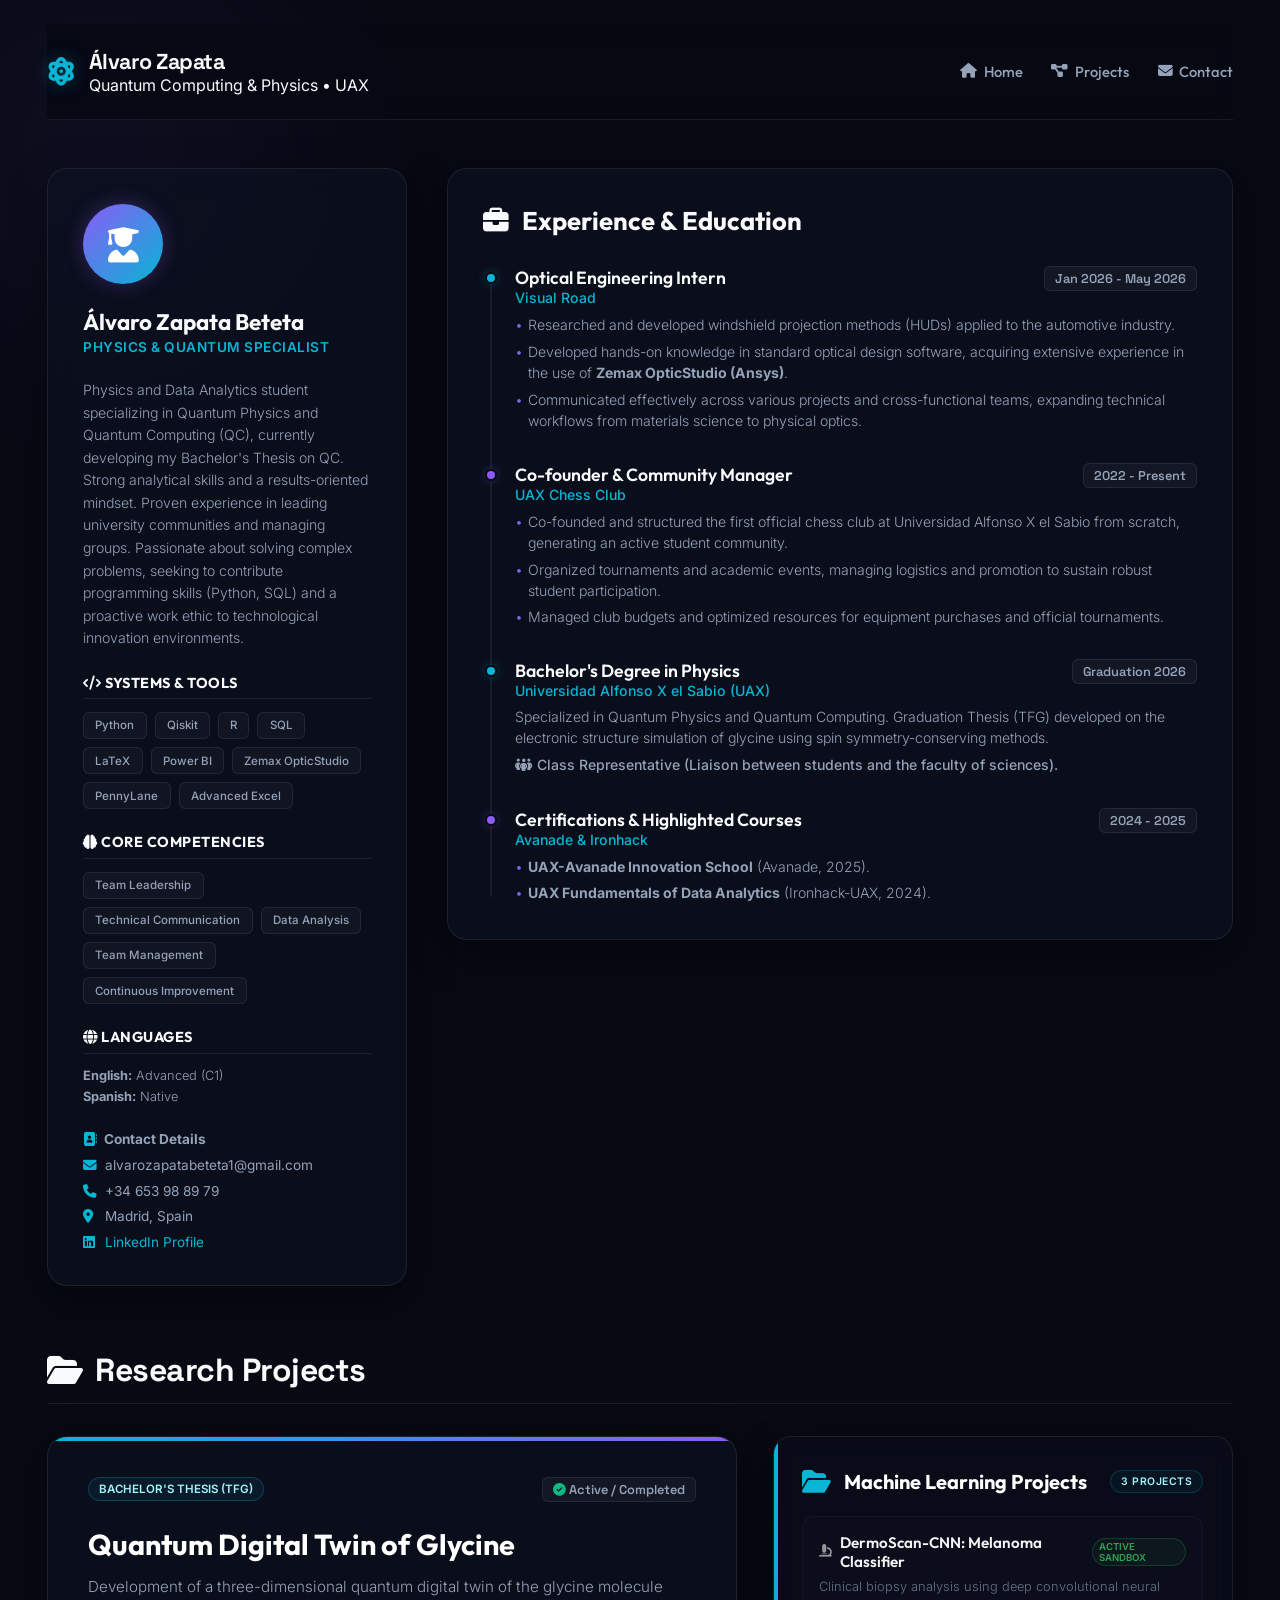
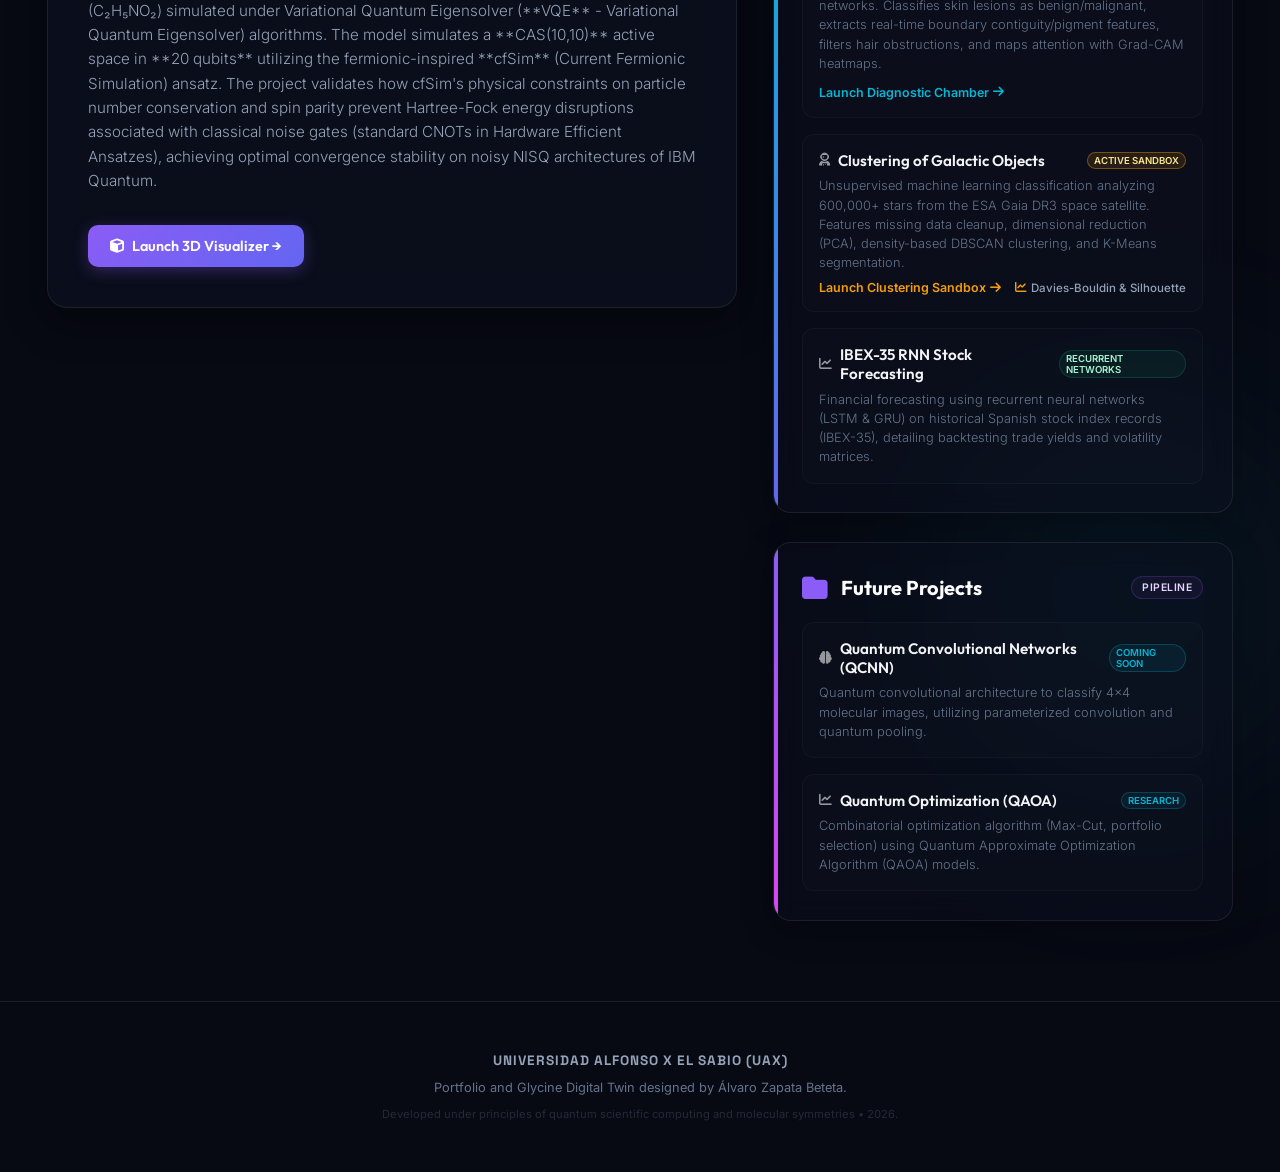
==== commit e268dac1: "feat: Finalizar prácticas en Visual Road, remover Evaluator Guide y añadir LinkedIn" ====
--- a/static/index.html
+++ b/static/index.html
@@ -855,6 +855,7 @@
                     <p><i class="fa-solid fa-envelope"></i> alvarozapatabeteta1@gmail.com</p>
                     <p><i class="fa-solid fa-phone"></i> +34 653 98 89 79</p>
                     <p><i class="fa-solid fa-location-dot"></i> Madrid, Spain</p>
+                    <p><i class="fa-brands fa-linkedin"></i> <a href="https://www.linkedin.com/in/%C3%A1lvaro-zapata-beteta-0aba75263/" target="_blank" style="color: var(--cyan); text-decoration: none;">LinkedIn Profile</a></p>
                 </div>
             </div>
 
@@ -871,7 +872,7 @@
                                 <h4>Optical Engineering Intern</h4>
                                 <p class="company">Visual Road</p>
                             </div>
-                            <span class="timeline-date">2026 - Present</span>
+                            <span class="timeline-date">Jan 2026 - May 2026</span>
                         </div>
                         <div class="timeline-desc">
                             <ul>
@@ -965,9 +966,6 @@
                     <a href="glicina_interactiva.html" target="_blank" class="btn-link primary">
                         <i class="fa-solid fa-cube"></i> Launch 3D Visualizer →
                     </a>
-                    <a href="Para_Profesor/README_PROFESOR.md" target="_blank" class="btn-link secondary">
-                        <i class="fa-solid fa-circle-info"></i> Evaluator Guide
-                    </a>
                 </div>
             </section>
 
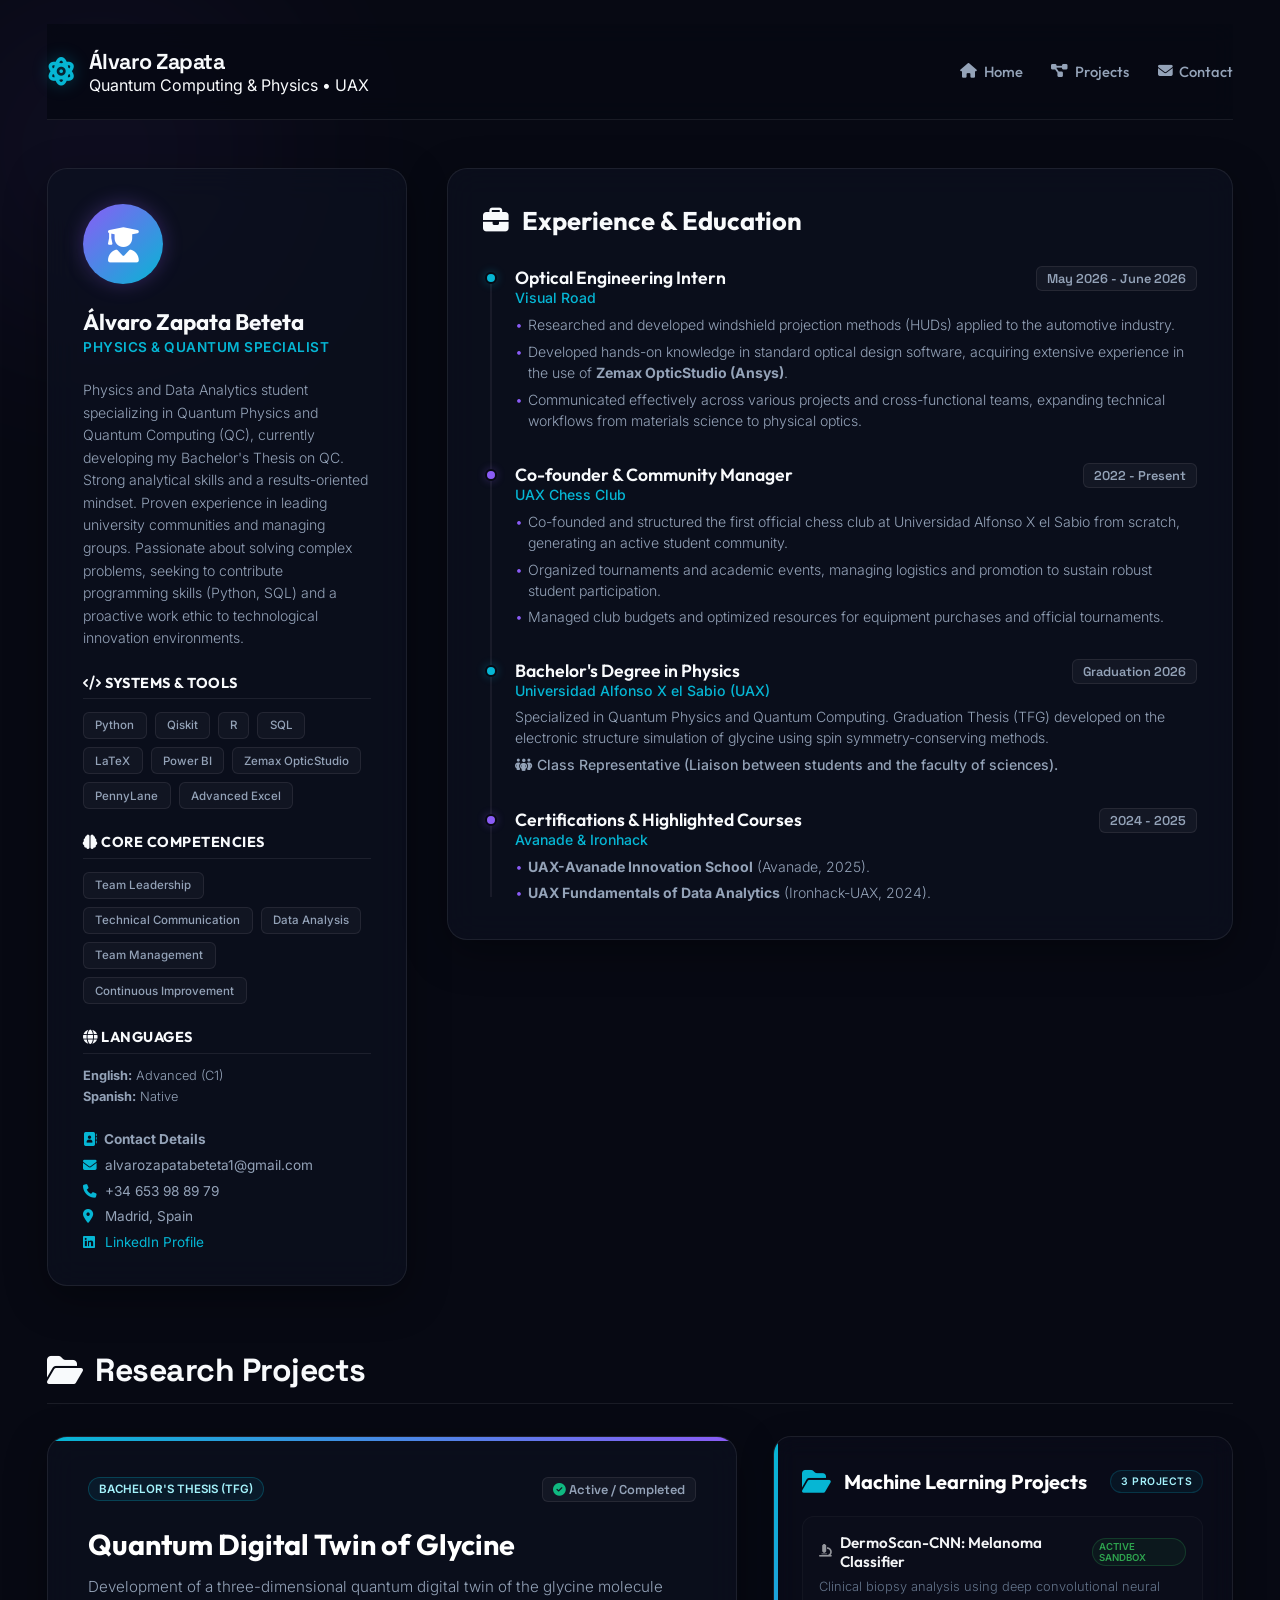
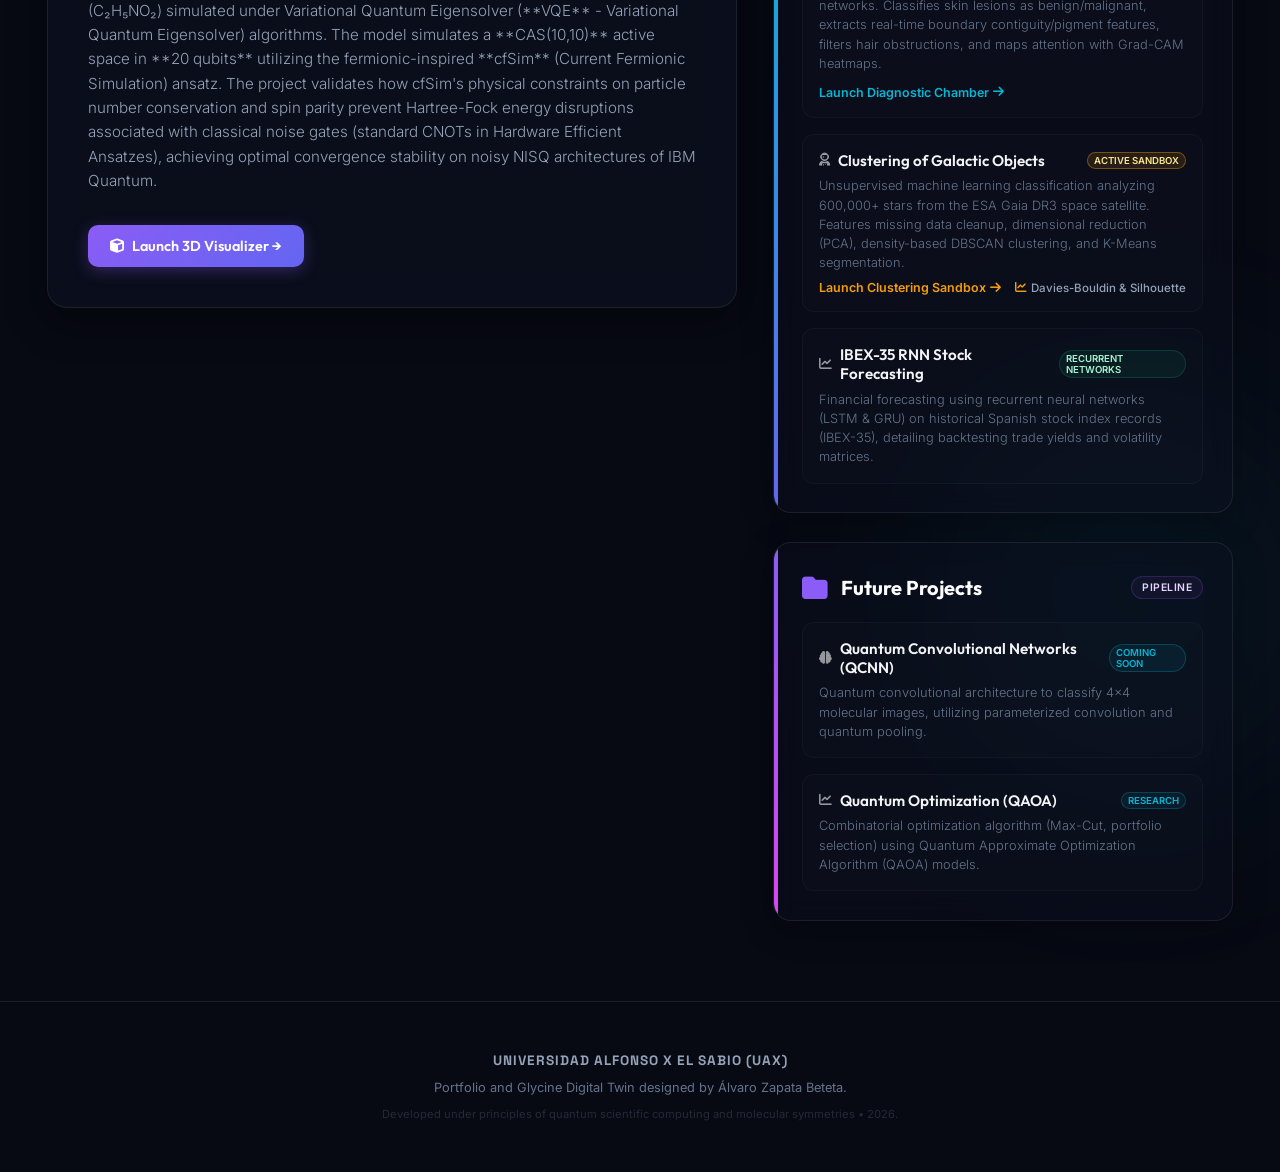
==== commit 6309c757: "style: Actualizar fechas de prácticas en Visual Road a mayo - junio de 2026" ====
--- a/static/index.html
+++ b/static/index.html
@@ -872,7 +872,7 @@
                                 <h4>Optical Engineering Intern</h4>
                                 <p class="company">Visual Road</p>
                             </div>
-                            <span class="timeline-date">Jan 2026 - May 2026</span>
+                            <span class="timeline-date">May 2026 - June 2026</span>
                         </div>
                         <div class="timeline-desc">
                             <ul>
